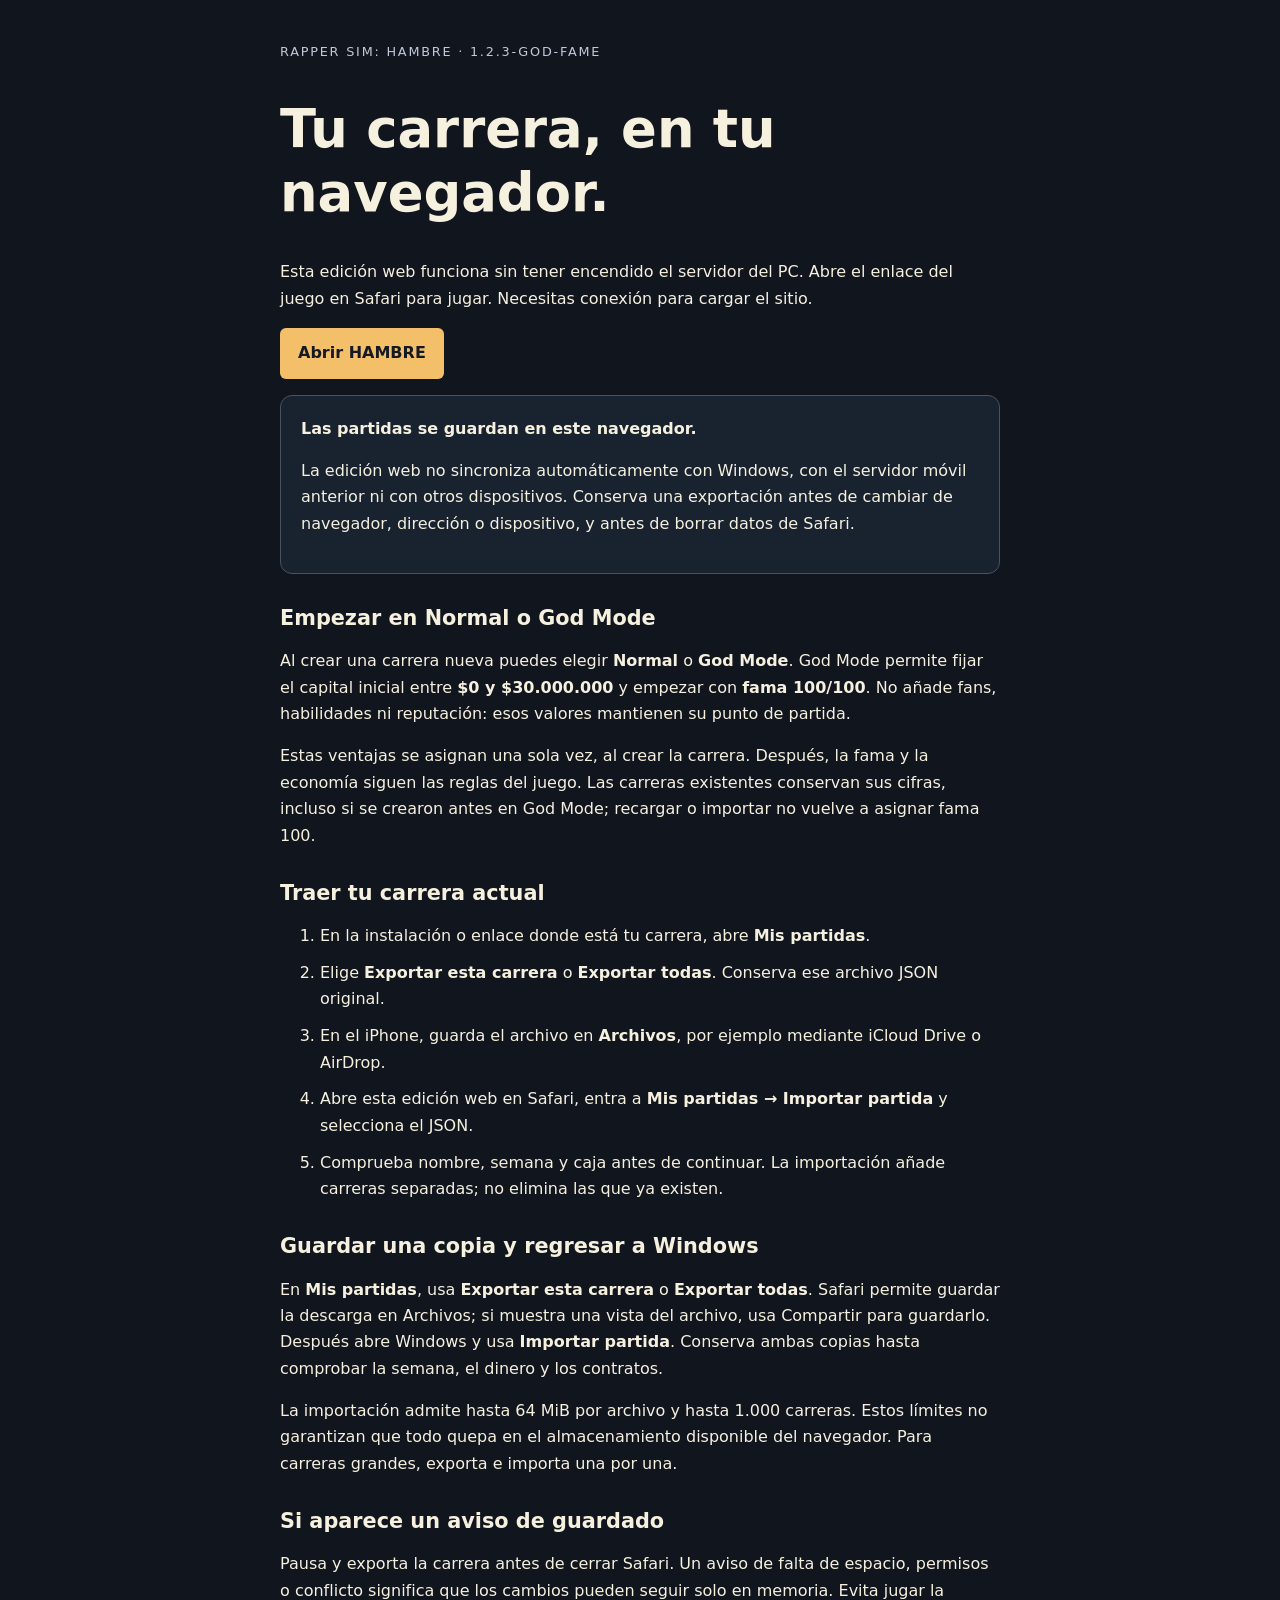
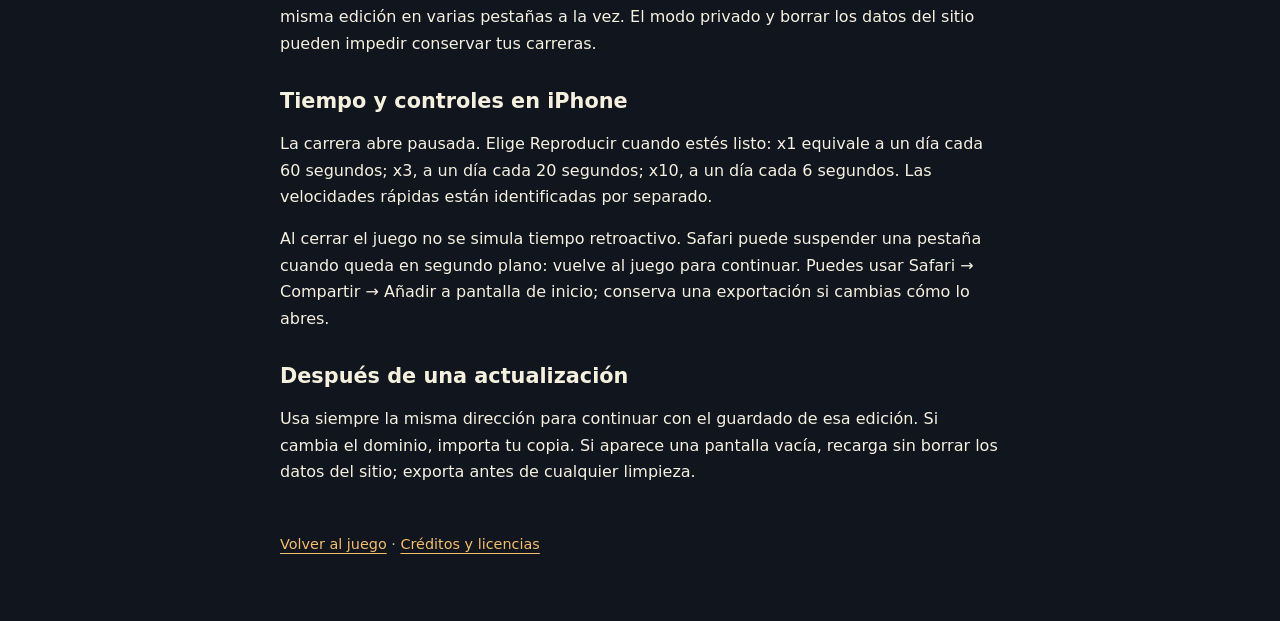
==== guia-web.html @ 459566b5 "Publish HAMBRE 1.2.3 with God Mode starting fame 100" ====
<!doctype html>
<html lang="es"><head><meta charset="utf-8"><meta name="viewport" content="width=device-width,initial-scale=1,viewport-fit=cover"><meta name="color-scheme" content="dark"><title>HAMBRE · Jugar y conservar tus carreras</title>
<style>*{box-sizing:border-box}html{background:#10151e;color:#f6f0df;font-family:system-ui,sans-serif;line-height:1.65}body{max-width:760px;margin:auto;padding:28px max(20px,env(safe-area-inset-right)) 64px max(20px,env(safe-area-inset-left))}h1,h2{line-height:1.2}h1{font-size:clamp(2rem,8vw,3.3rem);max-width:16ch}h2{margin-top:2rem;font-size:1.3rem}a{color:#f4bf69;text-underline-offset:4px}p,li{overflow-wrap:anywhere}li{margin:.65rem 0}.eyebrow{letter-spacing:.14em;text-transform:uppercase;color:#c1c9d7;font-size:.8rem}.card{padding:20px;border:1px solid #455364;border-radius:12px;background:#192330}a.play{display:inline-block;padding:12px 18px;background:#f4bf69;color:#141924;font-weight:750;text-decoration:none;border-radius:6px;min-height:44px}footer{margin-top:3rem;color:#c1c9d7;font-size:.9rem}:focus-visible{outline:3px solid #f4bf69;outline-offset:5px}</style></head>
<body><p class="eyebrow">RAPPER SIM: HAMBRE · 1.2.3-god-fame</p><h1>Tu carrera, en tu navegador.</h1><p>Esta edición web funciona sin tener encendido el servidor del PC. Abre el enlace del juego en Safari para jugar. Necesitas conexión para cargar el sitio.</p><p><a class="play" href="index.html#central">Abrir HAMBRE</a></p>
<div class="card"><strong>Las partidas se guardan en este navegador.</strong><p>La edición web no sincroniza automáticamente con Windows, con el servidor móvil anterior ni con otros dispositivos. Conserva una exportación antes de cambiar de navegador, dirección o dispositivo, y antes de borrar datos de Safari.</p></div>
<h2>Empezar en Normal o God Mode</h2><p>Al crear una carrera nueva puedes elegir <strong>Normal</strong> o <strong>God Mode</strong>. God Mode permite fijar el capital inicial entre <strong>$0 y $30.000.000</strong> y empezar con <strong>fama 100/100</strong>. No añade fans, habilidades ni reputación: esos valores mantienen su punto de partida.</p><p>Estas ventajas se asignan una sola vez, al crear la carrera. Después, la fama y la economía siguen las reglas del juego. Las carreras existentes conservan sus cifras, incluso si se crearon antes en God Mode; recargar o importar no vuelve a asignar fama 100.</p>
<h2>Traer tu carrera actual</h2><ol><li>En la instalación o enlace donde está tu carrera, abre <strong>Mis partidas</strong>.</li><li>Elige <strong>Exportar esta carrera</strong> o <strong>Exportar todas</strong>. Conserva ese archivo JSON original.</li><li>En el iPhone, guarda el archivo en <strong>Archivos</strong>, por ejemplo mediante iCloud Drive o AirDrop.</li><li>Abre esta edición web en Safari, entra a <strong>Mis partidas → Importar partida</strong> y selecciona el JSON.</li><li>Comprueba nombre, semana y caja antes de continuar. La importación añade carreras separadas; no elimina las que ya existen.</li></ol>
<h2>Guardar una copia y regresar a Windows</h2><p>En <strong>Mis partidas</strong>, usa <strong>Exportar esta carrera</strong> o <strong>Exportar todas</strong>. Safari permite guardar la descarga en Archivos; si muestra una vista del archivo, usa Compartir para guardarlo. Después abre Windows y usa <strong>Importar partida</strong>. Conserva ambas copias hasta comprobar la semana, el dinero y los contratos.</p><p>La importación admite hasta 64 MiB por archivo y hasta 1.000 carreras. Estos límites no garantizan que todo quepa en el almacenamiento disponible del navegador. Para carreras grandes, exporta e importa una por una.</p>
<h2>Si aparece un aviso de guardado</h2><p>Pausa y exporta la carrera antes de cerrar Safari. Un aviso de falta de espacio, permisos o conflicto significa que los cambios pueden seguir solo en memoria. Evita jugar la misma edición en varias pestañas a la vez. El modo privado y borrar los datos del sitio pueden impedir conservar tus carreras.</p>
<h2>Tiempo y controles en iPhone</h2><p>La carrera abre pausada. Elige Reproducir cuando estés listo: x1 equivale a un día cada 60 segundos; x3, a un día cada 20 segundos; x10, a un día cada 6 segundos. Las velocidades rápidas están identificadas por separado.</p><p>Al cerrar el juego no se simula tiempo retroactivo. Safari puede suspender una pestaña cuando queda en segundo plano: vuelve al juego para continuar. Puedes usar Safari → Compartir → Añadir a pantalla de inicio; conserva una exportación si cambias cómo lo abres.</p>
<h2>Después de una actualización</h2><p>Usa siempre la misma dirección para continuar con el guardado de esa edición. Si cambia el dominio, importa tu copia. Si aparece una pantalla vacía, recarga sin borrar los datos del sitio; exporta antes de cualquier limpieza.</p><footer><a href="index.html#central">Volver al juego</a> · <a href="creditos.html">Créditos y licencias</a></footer></body></html>
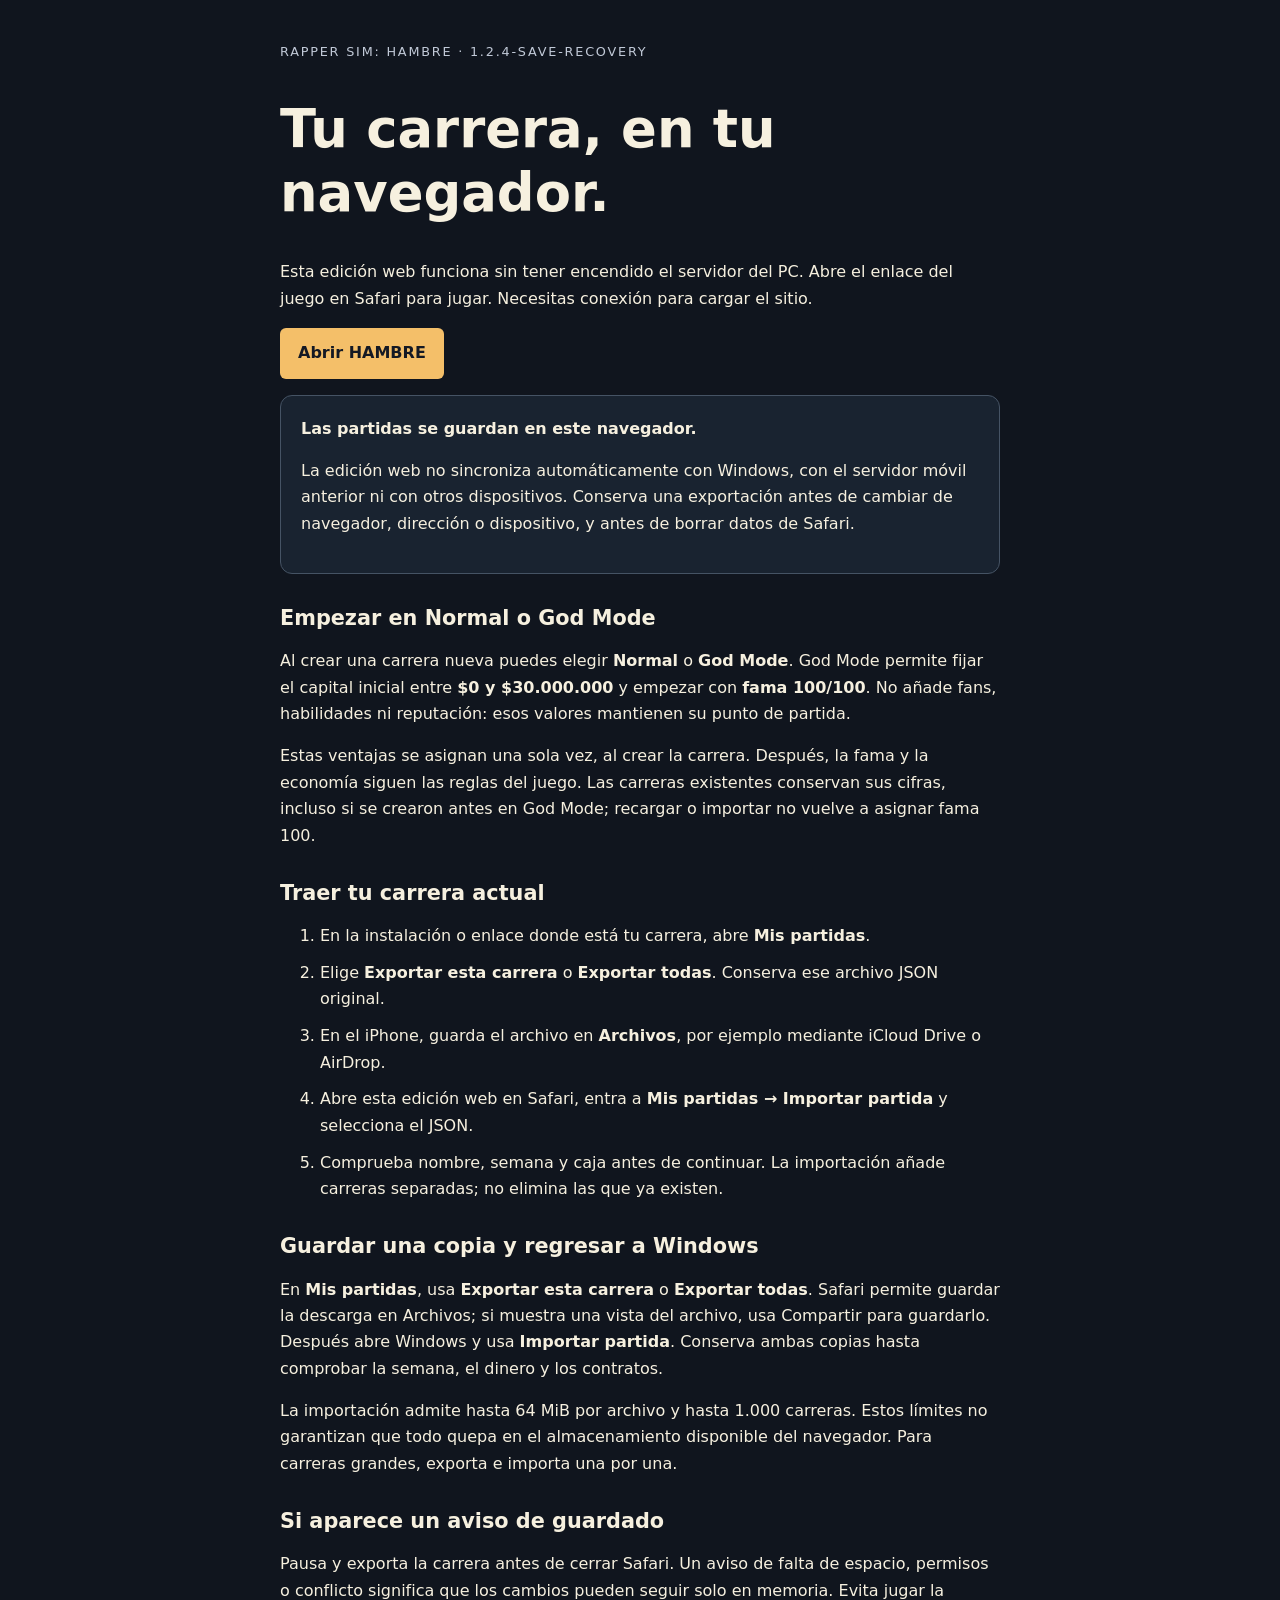
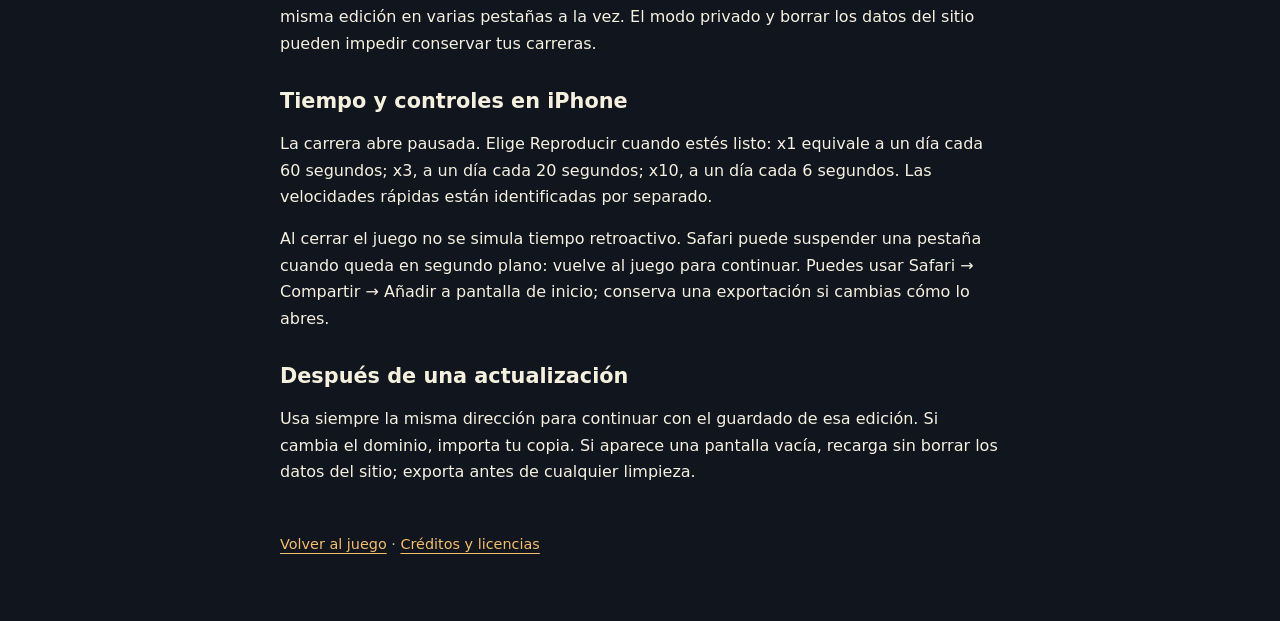
==== commit 31a5515a: "Recover save errors without false conflicts (1.2.4)" ====
--- a/guia-web.html
+++ b/guia-web.html
@@ -1,7 +1,7 @@
 <!doctype html>
 <html lang="es"><head><meta charset="utf-8"><meta name="viewport" content="width=device-width,initial-scale=1,viewport-fit=cover"><meta name="color-scheme" content="dark"><title>HAMBRE · Jugar y conservar tus carreras</title>
 <style>*{box-sizing:border-box}html{background:#10151e;color:#f6f0df;font-family:system-ui,sans-serif;line-height:1.65}body{max-width:760px;margin:auto;padding:28px max(20px,env(safe-area-inset-right)) 64px max(20px,env(safe-area-inset-left))}h1,h2{line-height:1.2}h1{font-size:clamp(2rem,8vw,3.3rem);max-width:16ch}h2{margin-top:2rem;font-size:1.3rem}a{color:#f4bf69;text-underline-offset:4px}p,li{overflow-wrap:anywhere}li{margin:.65rem 0}.eyebrow{letter-spacing:.14em;text-transform:uppercase;color:#c1c9d7;font-size:.8rem}.card{padding:20px;border:1px solid #455364;border-radius:12px;background:#192330}a.play{display:inline-block;padding:12px 18px;background:#f4bf69;color:#141924;font-weight:750;text-decoration:none;border-radius:6px;min-height:44px}footer{margin-top:3rem;color:#c1c9d7;font-size:.9rem}:focus-visible{outline:3px solid #f4bf69;outline-offset:5px}</style></head>
-<body><p class="eyebrow">RAPPER SIM: HAMBRE · 1.2.3-god-fame</p><h1>Tu carrera, en tu navegador.</h1><p>Esta edición web funciona sin tener encendido el servidor del PC. Abre el enlace del juego en Safari para jugar. Necesitas conexión para cargar el sitio.</p><p><a class="play" href="index.html#central">Abrir HAMBRE</a></p>
+<body><p class="eyebrow">RAPPER SIM: HAMBRE · 1.2.4-save-recovery</p><h1>Tu carrera, en tu navegador.</h1><p>Esta edición web funciona sin tener encendido el servidor del PC. Abre el enlace del juego en Safari para jugar. Necesitas conexión para cargar el sitio.</p><p><a class="play" href="index.html#central">Abrir HAMBRE</a></p>
 <div class="card"><strong>Las partidas se guardan en este navegador.</strong><p>La edición web no sincroniza automáticamente con Windows, con el servidor móvil anterior ni con otros dispositivos. Conserva una exportación antes de cambiar de navegador, dirección o dispositivo, y antes de borrar datos de Safari.</p></div>
 <h2>Empezar en Normal o God Mode</h2><p>Al crear una carrera nueva puedes elegir <strong>Normal</strong> o <strong>God Mode</strong>. God Mode permite fijar el capital inicial entre <strong>$0 y $30.000.000</strong> y empezar con <strong>fama 100/100</strong>. No añade fans, habilidades ni reputación: esos valores mantienen su punto de partida.</p><p>Estas ventajas se asignan una sola vez, al crear la carrera. Después, la fama y la economía siguen las reglas del juego. Las carreras existentes conservan sus cifras, incluso si se crearon antes en God Mode; recargar o importar no vuelve a asignar fama 100.</p>
 <h2>Traer tu carrera actual</h2><ol><li>En la instalación o enlace donde está tu carrera, abre <strong>Mis partidas</strong>.</li><li>Elige <strong>Exportar esta carrera</strong> o <strong>Exportar todas</strong>. Conserva ese archivo JSON original.</li><li>En el iPhone, guarda el archivo en <strong>Archivos</strong>, por ejemplo mediante iCloud Drive o AirDrop.</li><li>Abre esta edición web en Safari, entra a <strong>Mis partidas → Importar partida</strong> y selecciona el JSON.</li><li>Comprueba nombre, semana y caja antes de continuar. La importación añade carreras separadas; no elimina las que ya existen.</li></ol>
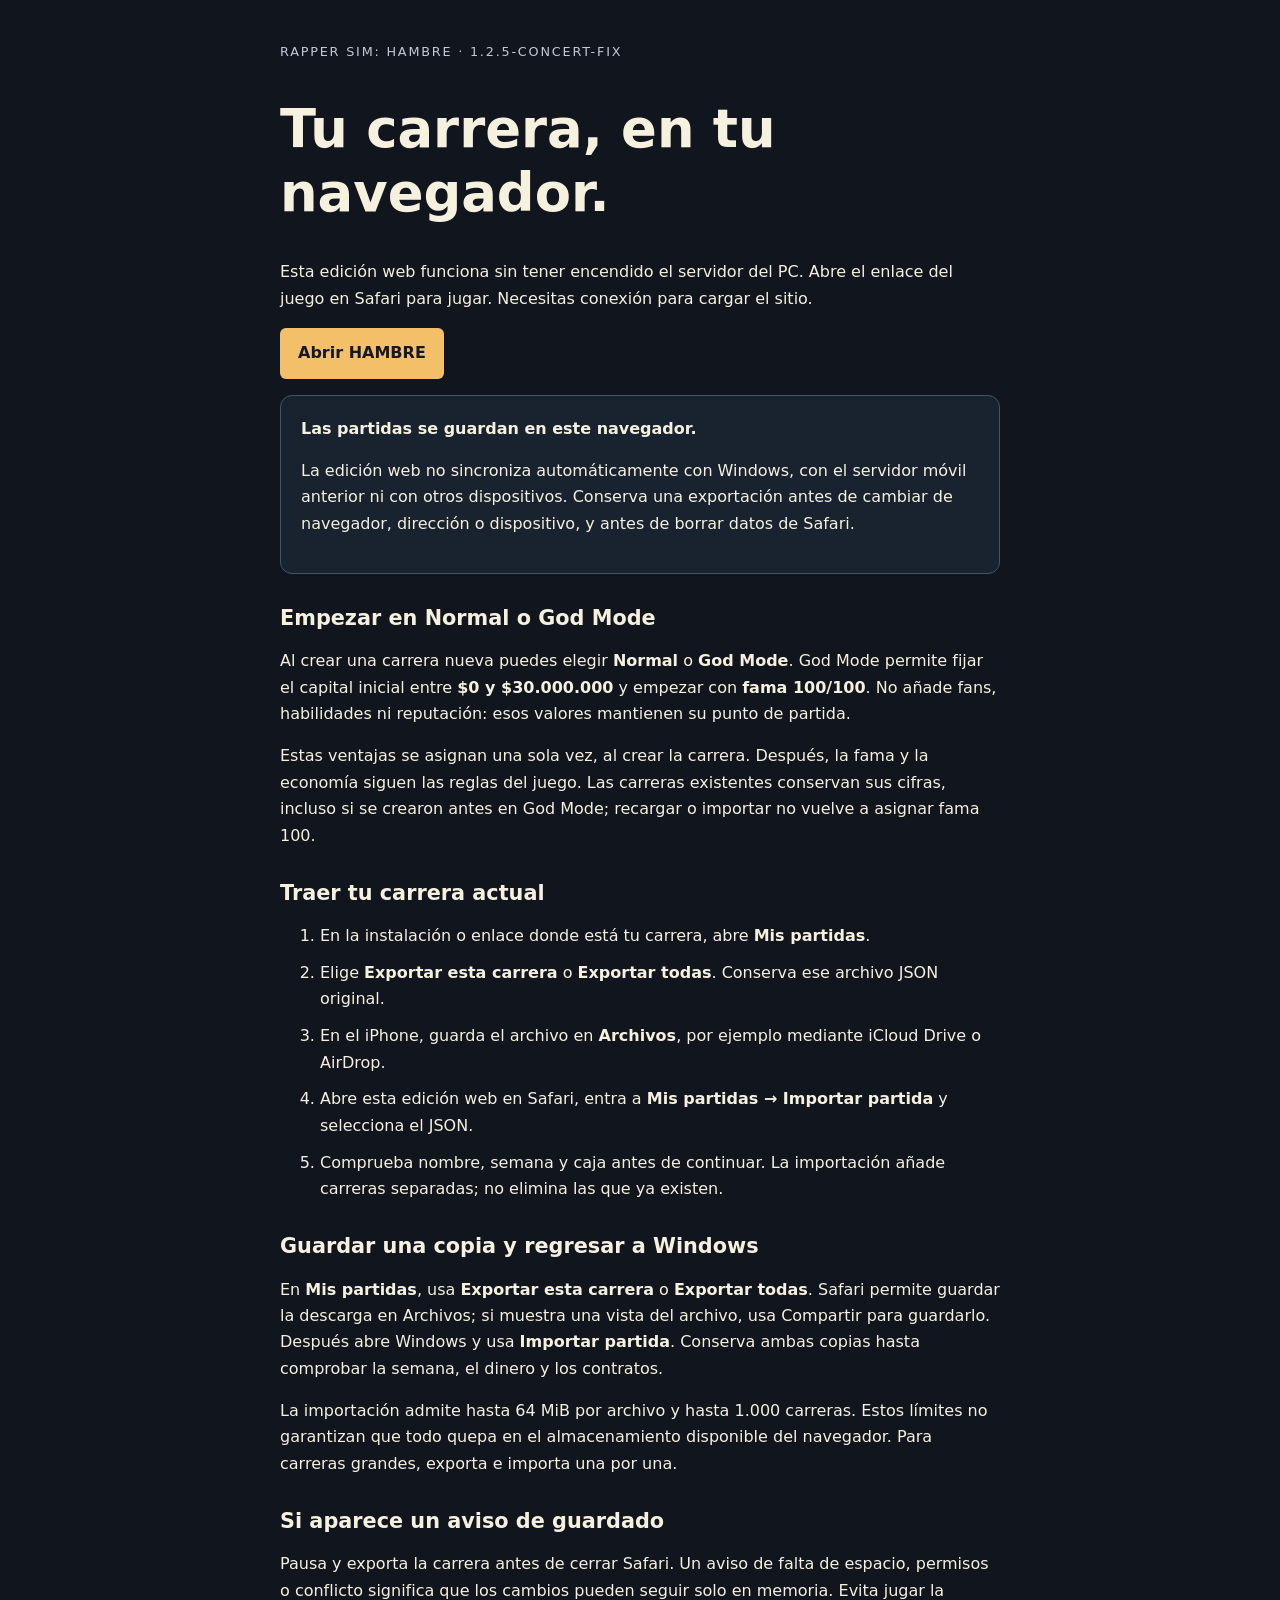
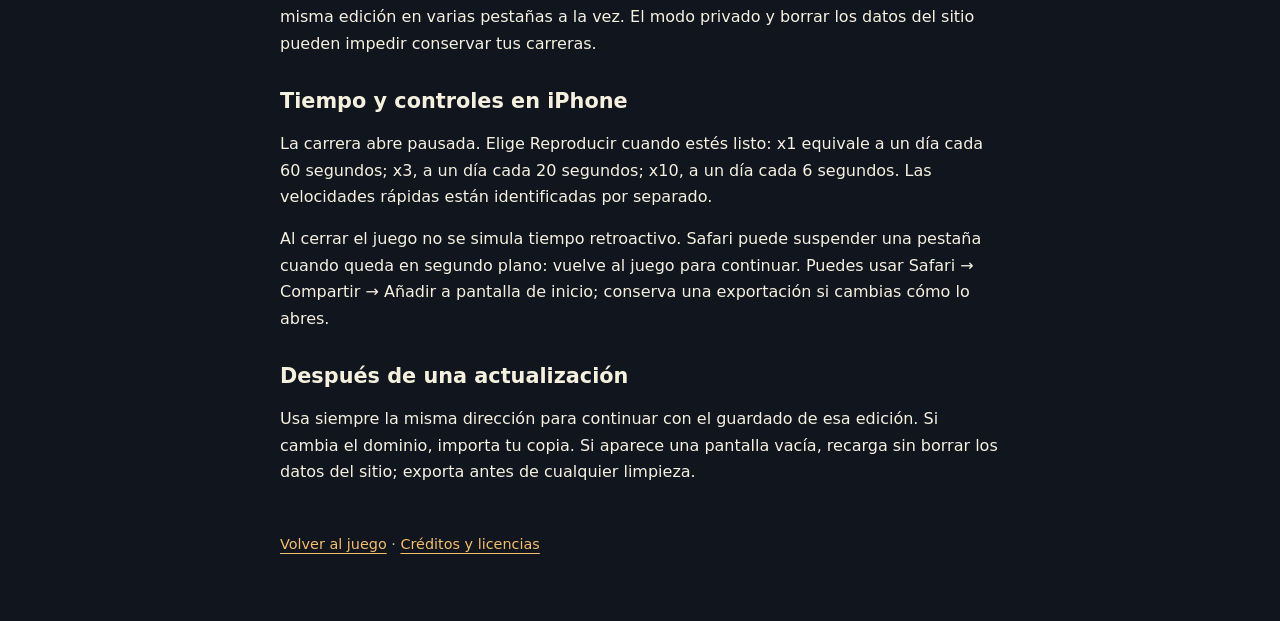
==== commit 390e1f9e: "Fix future concerts, repertoire editing and empty selection (1.2.5)" ====
--- a/guia-web.html
+++ b/guia-web.html
@@ -1,7 +1,7 @@
 <!doctype html>
 <html lang="es"><head><meta charset="utf-8"><meta name="viewport" content="width=device-width,initial-scale=1,viewport-fit=cover"><meta name="color-scheme" content="dark"><title>HAMBRE · Jugar y conservar tus carreras</title>
 <style>*{box-sizing:border-box}html{background:#10151e;color:#f6f0df;font-family:system-ui,sans-serif;line-height:1.65}body{max-width:760px;margin:auto;padding:28px max(20px,env(safe-area-inset-right)) 64px max(20px,env(safe-area-inset-left))}h1,h2{line-height:1.2}h1{font-size:clamp(2rem,8vw,3.3rem);max-width:16ch}h2{margin-top:2rem;font-size:1.3rem}a{color:#f4bf69;text-underline-offset:4px}p,li{overflow-wrap:anywhere}li{margin:.65rem 0}.eyebrow{letter-spacing:.14em;text-transform:uppercase;color:#c1c9d7;font-size:.8rem}.card{padding:20px;border:1px solid #455364;border-radius:12px;background:#192330}a.play{display:inline-block;padding:12px 18px;background:#f4bf69;color:#141924;font-weight:750;text-decoration:none;border-radius:6px;min-height:44px}footer{margin-top:3rem;color:#c1c9d7;font-size:.9rem}:focus-visible{outline:3px solid #f4bf69;outline-offset:5px}</style></head>
-<body><p class="eyebrow">RAPPER SIM: HAMBRE · 1.2.4-save-recovery</p><h1>Tu carrera, en tu navegador.</h1><p>Esta edición web funciona sin tener encendido el servidor del PC. Abre el enlace del juego en Safari para jugar. Necesitas conexión para cargar el sitio.</p><p><a class="play" href="index.html#central">Abrir HAMBRE</a></p>
+<body><p class="eyebrow">RAPPER SIM: HAMBRE · 1.2.5-concert-fix</p><h1>Tu carrera, en tu navegador.</h1><p>Esta edición web funciona sin tener encendido el servidor del PC. Abre el enlace del juego en Safari para jugar. Necesitas conexión para cargar el sitio.</p><p><a class="play" href="index.html#central">Abrir HAMBRE</a></p>
 <div class="card"><strong>Las partidas se guardan en este navegador.</strong><p>La edición web no sincroniza automáticamente con Windows, con el servidor móvil anterior ni con otros dispositivos. Conserva una exportación antes de cambiar de navegador, dirección o dispositivo, y antes de borrar datos de Safari.</p></div>
 <h2>Empezar en Normal o God Mode</h2><p>Al crear una carrera nueva puedes elegir <strong>Normal</strong> o <strong>God Mode</strong>. God Mode permite fijar el capital inicial entre <strong>$0 y $30.000.000</strong> y empezar con <strong>fama 100/100</strong>. No añade fans, habilidades ni reputación: esos valores mantienen su punto de partida.</p><p>Estas ventajas se asignan una sola vez, al crear la carrera. Después, la fama y la economía siguen las reglas del juego. Las carreras existentes conservan sus cifras, incluso si se crearon antes en God Mode; recargar o importar no vuelve a asignar fama 100.</p>
 <h2>Traer tu carrera actual</h2><ol><li>En la instalación o enlace donde está tu carrera, abre <strong>Mis partidas</strong>.</li><li>Elige <strong>Exportar esta carrera</strong> o <strong>Exportar todas</strong>. Conserva ese archivo JSON original.</li><li>En el iPhone, guarda el archivo en <strong>Archivos</strong>, por ejemplo mediante iCloud Drive o AirDrop.</li><li>Abre esta edición web en Safari, entra a <strong>Mis partidas → Importar partida</strong> y selecciona el JSON.</li><li>Comprueba nombre, semana y caja antes de continuar. La importación añade carreras separadas; no elimina las que ya existen.</li></ol>
